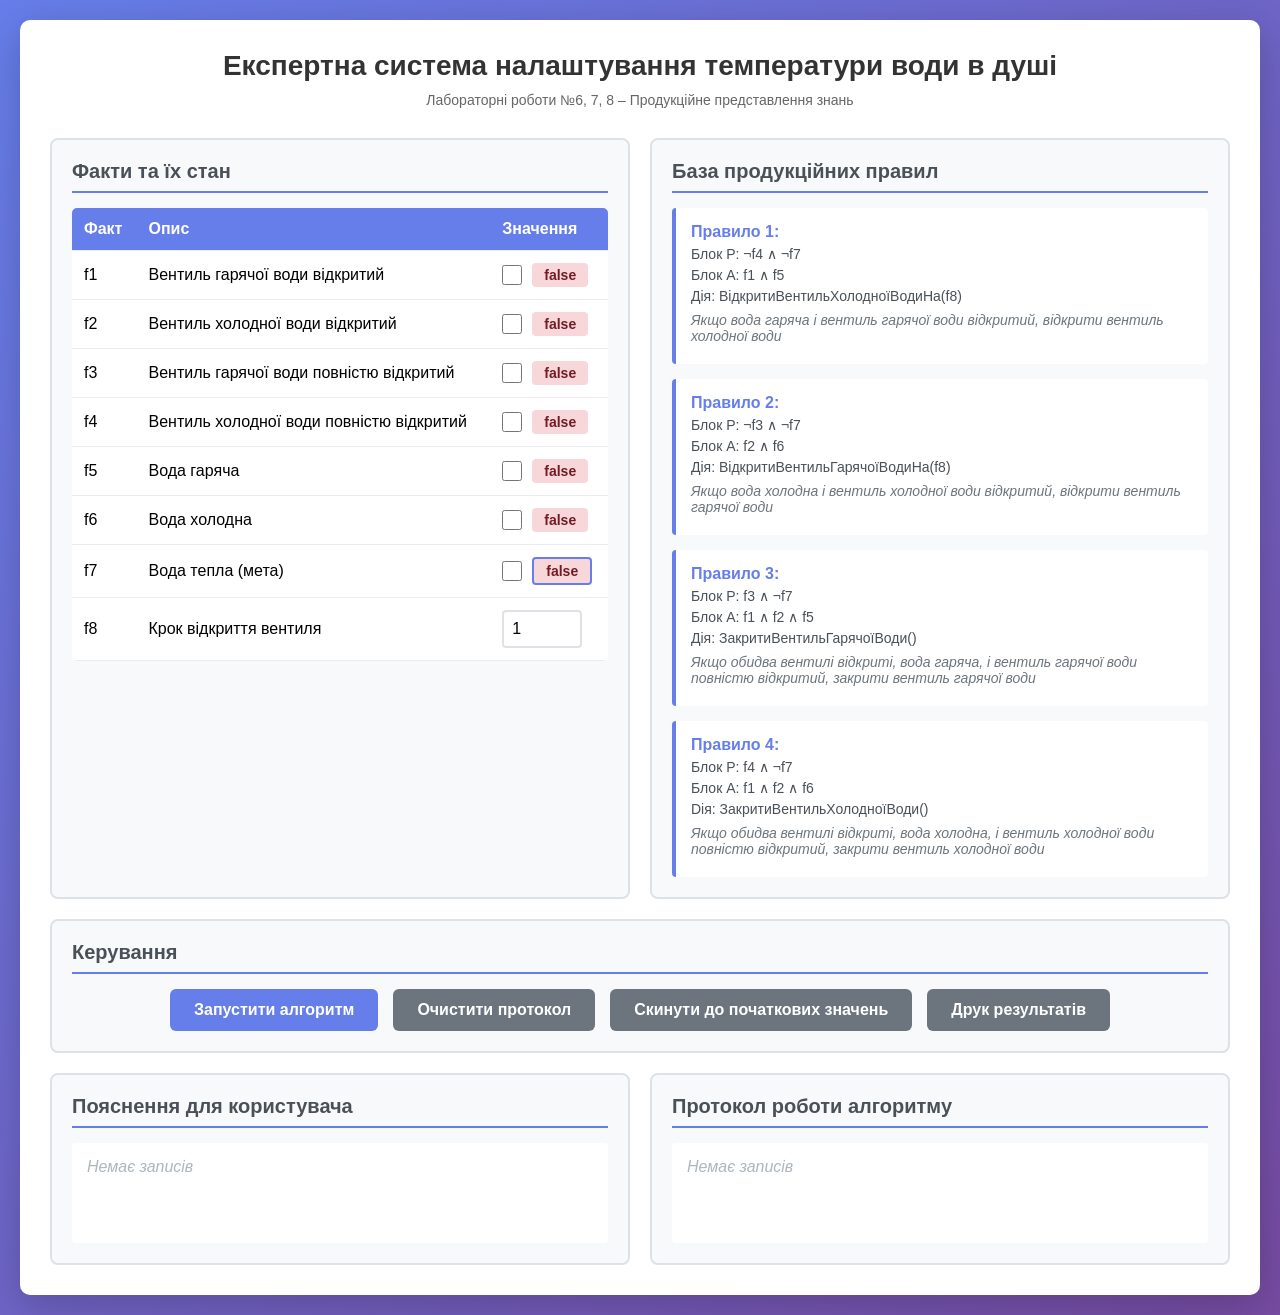
==== index.html @ af140682 "Реалізація лабораторних робіт №6, 7, 8 з проєктування експертних систем Створено веб-застосунок для " ====
<!DOCTYPE html>
<html lang="uk">
<head>
    <meta charset="UTF-8">
    <meta name="viewport" content="width=device-width, initial-scale=1.0">
    <title>Експертна система налаштування температури води</title>
    <link rel="stylesheet" href="style.css">
</head>
<body>
    <div class="container">
        <h1>Експертна система налаштування температури води в душі</h1>
        <p class="subtitle">Лабораторні роботи №6, 7, 8 – Продукційне представлення знань</p>

        <div class="main-content">
            <!-- Блок 1: Факти та їх стан -->
            <div class="block">
                <h2>Факти та їх стан</h2>
                <table class="facts-table">
                    <thead>
                        <tr>
                            <th>Факт</th>
                            <th>Опис</th>
                            <th>Значення</th>
                        </tr>
                    </thead>
                    <tbody>
                        <tr>
                            <td>f1</td>
                            <td>Вентиль гарячої води відкритий</td>
                            <td>
                                <label class="checkbox-label">
                                    <input type="checkbox" id="f1" onchange="updateFacts()">
                                    <span class="status" id="status-f1">false</span>
                                </label>
                            </td>
                        </tr>
                        <tr>
                            <td>f2</td>
                            <td>Вентиль холодної води відкритий</td>
                            <td>
                                <label class="checkbox-label">
                                    <input type="checkbox" id="f2" onchange="updateFacts()">
                                    <span class="status" id="status-f2">false</span>
                                </label>
                            </td>
                        </tr>
                        <tr>
                            <td>f3</td>
                            <td>Вентиль гарячої води повністю відкритий</td>
                            <td>
                                <label class="checkbox-label">
                                    <input type="checkbox" id="f3" onchange="updateFacts()">
                                    <span class="status" id="status-f3">false</span>
                                </label>
                            </td>
                        </tr>
                        <tr>
                            <td>f4</td>
                            <td>Вентиль холодної води повністю відкритий</td>
                            <td>
                                <label class="checkbox-label">
                                    <input type="checkbox" id="f4" onchange="updateFacts()">
                                    <span class="status" id="status-f4">false</span>
                                </label>
                            </td>
                        </tr>
                        <tr>
                            <td>f5</td>
                            <td>Вода гаряча</td>
                            <td>
                                <label class="checkbox-label">
                                    <input type="checkbox" id="f5" onchange="updateFacts()">
                                    <span class="status" id="status-f5">false</span>
                                </label>
                            </td>
                        </tr>
                        <tr>
                            <td>f6</td>
                            <td>Вода холодна</td>
                            <td>
                                <label class="checkbox-label">
                                    <input type="checkbox" id="f6" onchange="updateFacts()">
                                    <span class="status" id="status-f6">false</span>
                                </label>
                            </td>
                        </tr>
                        <tr>
                            <td>f7</td>
                            <td>Вода тепла (мета)</td>
                            <td>
                                <label class="checkbox-label">
                                    <input type="checkbox" id="f7" onchange="updateFacts()">
                                    <span class="status goal" id="status-f7">false</span>
                                </label>
                            </td>
                        </tr>
                        <tr>
                            <td>f8</td>
                            <td>Крок відкриття вентиля</td>
                            <td>
                                <input type="number" id="f8" value="1" min="1" max="10" onchange="updateFacts()">
                            </td>
                        </tr>
                    </tbody>
                </table>
            </div>

            <!-- Блок 2: База правил -->
            <div class="block">
                <h2>База продукційних правил</h2>
                <div class="rules-list">
                    <div class="rule">
                        <strong>Правило 1:</strong>
                        <p>Блок P: ¬f4 ∧ ¬f7</p>
                        <p>Блок A: f1 ∧ f5</p>
                        <p>Дія: ВідкритиВентильХолодноїВодиНа(f8)</p>
                        <p class="rule-desc">Якщо вода гаряча і вентиль гарячої води відкритий, відкрити вентиль холодної води</p>
                    </div>
                    <div class="rule">
                        <strong>Правило 2:</strong>
                        <p>Блок P: ¬f3 ∧ ¬f7</p>
                        <p>Блок A: f2 ∧ f6</p>
                        <p>Дія: ВідкритиВентильГарячоїВодиНа(f8)</p>
                        <p class="rule-desc">Якщо вода холодна і вентиль холодної води відкритий, відкрити вентиль гарячої води</p>
                    </div>
                    <div class="rule">
                        <strong>Правило 3:</strong>
                        <p>Блок P: f3 ∧ ¬f7</p>
                        <p>Блок A: f1 ∧ f2 ∧ f5</p>
                        <p>Дія: ЗакритиВентильГарячоїВоди()</p>
                        <p class="rule-desc">Якщо обидва вентилі відкриті, вода гаряча, і вентиль гарячої води повністю відкритий, закрити вентиль гарячої води</p>
                    </div>
                    <div class="rule">
                        <strong>Правило 4:</strong>
                        <p>Блок P: f4 ∧ ¬f7</p>
                        <p>Блок A: f1 ∧ f2 ∧ f6</p>
                        <p>Dія: ЗакритиВентильХолодноїВоди()</p>
                        <p class="rule-desc">Якщо обидва вентилі відкриті, вода холодна, і вентиль холодної води повністю відкритий, закрити вентиль холодної води</p>
                    </div>
                </div>
            </div>

            <!-- Блок 3: Керування -->
            <div class="block controls">
                <h2>Керування</h2>
                <div class="buttons">
                    <button onclick="runAlgorithm()" class="btn btn-primary">Запустити алгоритм</button>
                    <button onclick="clearProtocol()" class="btn btn-secondary">Очистити протокол</button>
                    <button onclick="resetFacts()" class="btn btn-secondary">Скинути до початкових значень</button>
                    <button onclick="printResults()" class="btn btn-secondary">Друк результатів</button>
                </div>
            </div>

            <!-- Блок 4: Пояснення для користувача (ЛР7) -->
            <div class="block">
                <h2>Пояснення для користувача</h2>
                <div id="explanations" class="explanations"></div>
            </div>

            <!-- Блок 5: Протокол роботи алгоритму (ЛР6) -->
            <div class="block">
                <h2>Протокол роботи алгоритму</h2>
                <div id="protocol" class="protocol"></div>
            </div>
        </div>
    </div>

    <script src="script.js"></script>
</body>
</html>
---- style.css ----
* {
    margin: 0;
    padding: 0;
    box-sizing: border-box;
}

body {
    font-family: 'Segoe UI', Tahoma, Geneva, Verdana, sans-serif;
    background: linear-gradient(135deg, #667eea 0%, #764ba2 100%);
    min-height: 100vh;
    padding: 20px;
}

.container {
    max-width: 1400px;
    margin: 0 auto;
    background: white;
    border-radius: 10px;
    box-shadow: 0 10px 40px rgba(0, 0, 0, 0.2);
    padding: 30px;
}

h1 {
    color: #333;
    text-align: center;
    margin-bottom: 10px;
    font-size: 28px;
}

.subtitle {
    text-align: center;
    color: #666;
    margin-bottom: 30px;
    font-size: 14px;
}

.main-content {
    display: grid;
    grid-template-columns: 1fr 1fr;
    gap: 20px;
}

.block {
    background: #f8f9fa;
    border: 2px solid #dee2e6;
    border-radius: 8px;
    padding: 20px;
}

.block h2 {
    color: #495057;
    font-size: 20px;
    margin-bottom: 15px;
    border-bottom: 2px solid #667eea;
    padding-bottom: 8px;
}

/* Таблиця фактів */
.facts-table {
    width: 100%;
    border-collapse: collapse;
    background: white;
    border-radius: 5px;
    overflow: hidden;
}

.facts-table th,
.facts-table td {
    padding: 12px;
    text-align: left;
    border-bottom: 1px solid #e9ecef;
}

.facts-table th {
    background: #667eea;
    color: white;
    font-weight: 600;
}

.facts-table tr:hover {
    background: #f1f3f5;
}

.checkbox-label {
    display: flex;
    align-items: center;
    gap: 10px;
}

.checkbox-label input[type="checkbox"] {
    width: 20px;
    height: 20px;
    cursor: pointer;
}

.status {
    font-weight: bold;
    padding: 4px 12px;
    border-radius: 4px;
    font-size: 14px;
}

.status.true {
    background: #d4edda;
    color: #155724;
}

.status.false {
    background: #f8d7da;
    color: #721c24;
}

.status.goal {
    border: 2px solid #667eea;
}

input[type="number"] {
    width: 80px;
    padding: 8px;
    border: 2px solid #dee2e6;
    border-radius: 4px;
    font-size: 16px;
}

/* База правил */
.rules-list {
    display: flex;
    flex-direction: column;
    gap: 15px;
}

.rule {
    background: white;
    padding: 15px;
    border-left: 4px solid #667eea;
    border-radius: 4px;
}

.rule strong {
    color: #667eea;
    font-size: 16px;
}

.rule p {
    margin: 5px 0;
    color: #495057;
    font-size: 14px;
}

.rule-desc {
    font-style: italic;
    color: #6c757d !important;
    margin-top: 8px !important;
}

/* Кнопки керування */
.controls {
    grid-column: 1 / -1;
}

.buttons {
    display: flex;
    gap: 15px;
    flex-wrap: wrap;
    justify-content: center;
}

.btn {
    padding: 12px 24px;
    border: none;
    border-radius: 6px;
    font-size: 16px;
    font-weight: 600;
    cursor: pointer;
    transition: all 0.3s ease;
}

.btn-primary {
    background: #667eea;
    color: white;
}

.btn-primary:hover {
    background: #5568d3;
    transform: translateY(-2px);
    box-shadow: 0 4px 12px rgba(102, 126, 234, 0.4);
}

.btn-secondary {
    background: #6c757d;
    color: white;
}

.btn-secondary:hover {
    background: #5a6268;
    transform: translateY(-2px);
    box-shadow: 0 4px 12px rgba(108, 117, 125, 0.4);
}

/* Пояснення та протокол */
.explanations,
.protocol {
    background: white;
    padding: 15px;
    border-radius: 4px;
    max-height: 400px;
    overflow-y: auto;
    min-height: 100px;
}

.explanations:empty::before,
.protocol:empty::before {
    content: 'Немає записів';
    color: #adb5bd;
    font-style: italic;
}

.log-entry {
    padding: 10px;
    margin-bottom: 8px;
    border-radius: 4px;
    border-left: 3px solid #dee2e6;
    background: #f8f9fa;
}

.log-entry.step {
    border-left-color: #667eea;
}

.log-entry.success {
    border-left-color: #28a745;
    background: #d4edda;
}

.log-entry.warning {
    border-left-color: #ffc107;
    background: #fff3cd;
}

.log-entry.error {
    border-left-color: #dc3545;
    background: #f8d7da;
}

.log-entry strong {
    display: block;
    margin-bottom: 4px;
    color: #495057;
}

.log-entry .details {
    font-size: 13px;
    color: #6c757d;
    margin-left: 10px;
}

/* Адаптивність */
@media (max-width: 1024px) {
    .main-content {
        grid-template-columns: 1fr;
    }
}

/* Стилі для друку */
@media print {
    body {
        background: white;
        padding: 0;
    }

    .container {
        box-shadow: none;
    }

    .controls {
        display: none;
    }

    .block {
        page-break-inside: avoid;
        margin-bottom: 20px;
    }
}
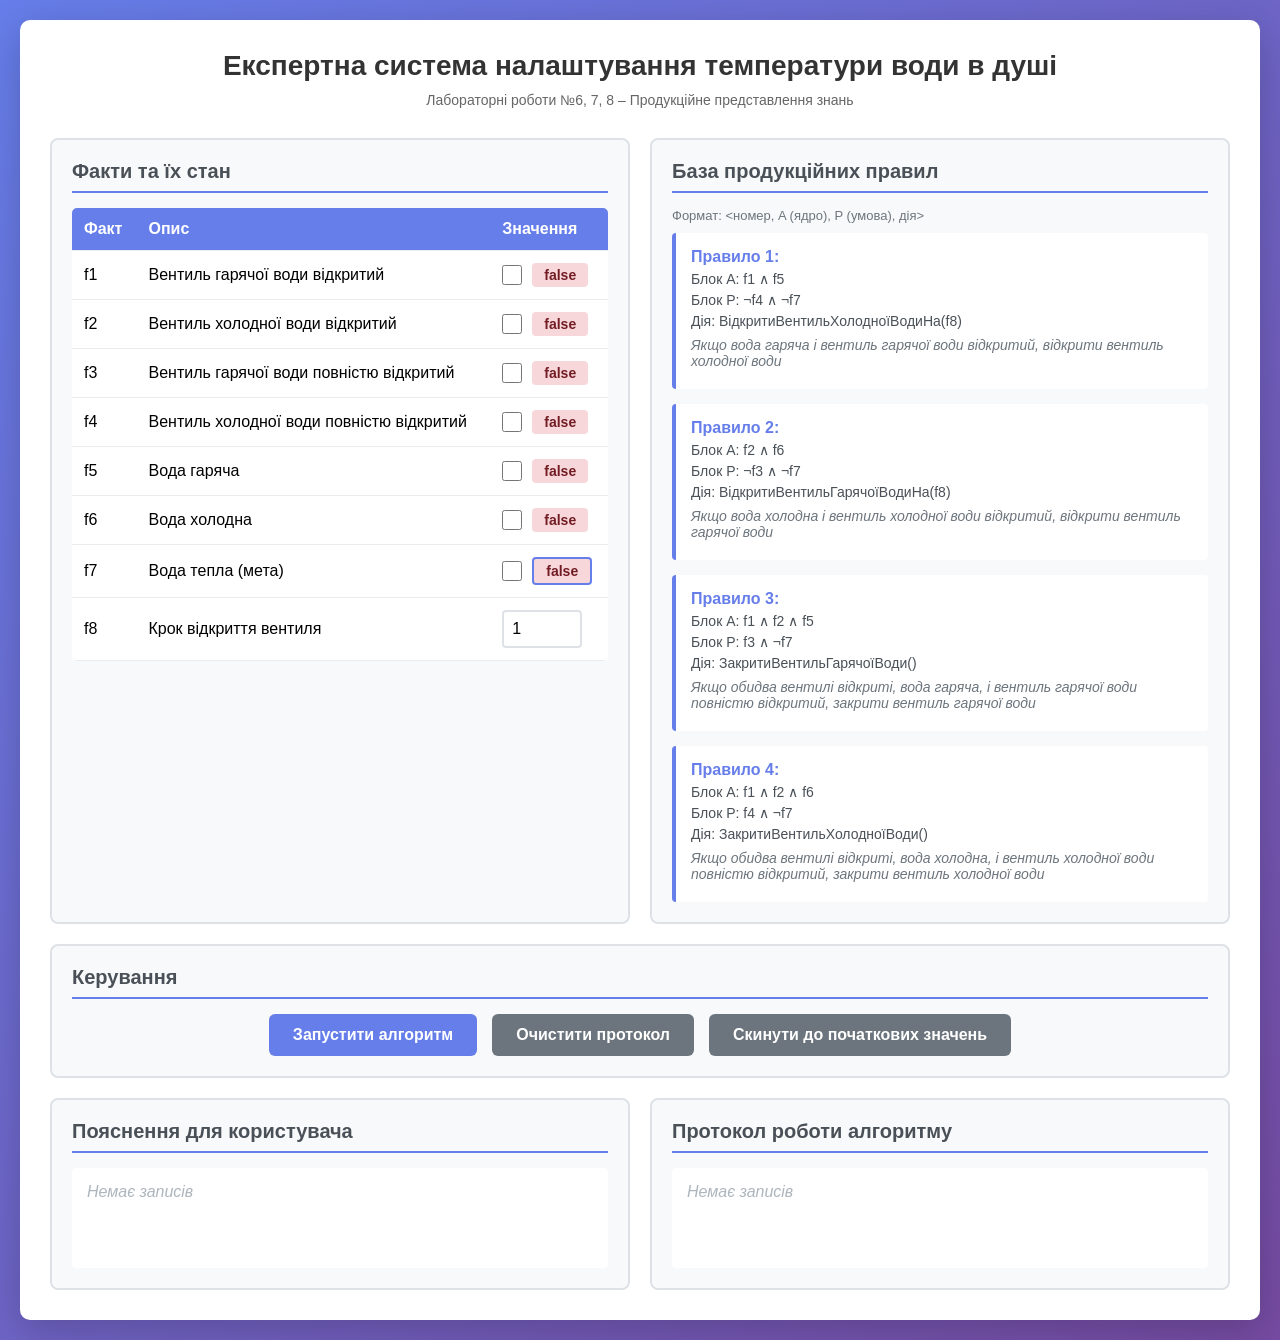
==== commit 2399040a: "Виправлення відповідно до специфікації ЛР5 Основні зміни: - Виправлено формат правил: тепер <номер, " ====
--- a/index.html
+++ b/index.html
@@ -108,33 +108,34 @@
             <!-- Блок 2: База правил -->
             <div class="block">
                 <h2>База продукційних правил</h2>
+                <p style="font-size: 13px; color: #6c757d; margin-bottom: 10px;">Формат: &lt;номер, A (ядро), P (умова), дія&gt;</p>
                 <div class="rules-list">
                     <div class="rule">
                         <strong>Правило 1:</strong>
+                        <p>Блок A: f1 ∧ f5</p>
                         <p>Блок P: ¬f4 ∧ ¬f7</p>
-                        <p>Блок A: f1 ∧ f5</p>
                         <p>Дія: ВідкритиВентильХолодноїВодиНа(f8)</p>
                         <p class="rule-desc">Якщо вода гаряча і вентиль гарячої води відкритий, відкрити вентиль холодної води</p>
                     </div>
                     <div class="rule">
                         <strong>Правило 2:</strong>
+                        <p>Блок A: f2 ∧ f6</p>
                         <p>Блок P: ¬f3 ∧ ¬f7</p>
-                        <p>Блок A: f2 ∧ f6</p>
                         <p>Дія: ВідкритиВентильГарячоїВодиНа(f8)</p>
                         <p class="rule-desc">Якщо вода холодна і вентиль холодної води відкритий, відкрити вентиль гарячої води</p>
                     </div>
                     <div class="rule">
                         <strong>Правило 3:</strong>
+                        <p>Блок A: f1 ∧ f2 ∧ f5</p>
                         <p>Блок P: f3 ∧ ¬f7</p>
-                        <p>Блок A: f1 ∧ f2 ∧ f5</p>
                         <p>Дія: ЗакритиВентильГарячоїВоди()</p>
                         <p class="rule-desc">Якщо обидва вентилі відкриті, вода гаряча, і вентиль гарячої води повністю відкритий, закрити вентиль гарячої води</p>
                     </div>
                     <div class="rule">
                         <strong>Правило 4:</strong>
+                        <p>Блок A: f1 ∧ f2 ∧ f6</p>
                         <p>Блок P: f4 ∧ ¬f7</p>
-                        <p>Блок A: f1 ∧ f2 ∧ f6</p>
-                        <p>Dія: ЗакритиВентильХолодноїВоди()</p>
+                        <p>Дія: ЗакритиВентильХолодноїВоди()</p>
                         <p class="rule-desc">Якщо обидва вентилі відкриті, вода холодна, і вентиль холодної води повністю відкритий, закрити вентиль холодної води</p>
                     </div>
                 </div>
@@ -147,7 +148,6 @@
                     <button onclick="runAlgorithm()" class="btn btn-primary">Запустити алгоритм</button>
                     <button onclick="clearProtocol()" class="btn btn-secondary">Очистити протокол</button>
                     <button onclick="resetFacts()" class="btn btn-secondary">Скинути до початкових значень</button>
-                    <button onclick="printResults()" class="btn btn-secondary">Друк результатів</button>
                 </div>
             </div>
 
--- a/style.css
+++ b/style.css
@@ -260,24 +260,3 @@
         grid-template-columns: 1fr;
     }
 }
-
-/* Стилі для друку */
-@media print {
-    body {
-        background: white;
-        padding: 0;
-    }
-
-    .container {
-        box-shadow: none;
-    }
-
-    .controls {
-        display: none;
-    }
-
-    .block {
-        page-break-inside: avoid;
-        margin-bottom: 20px;
-    }
-}
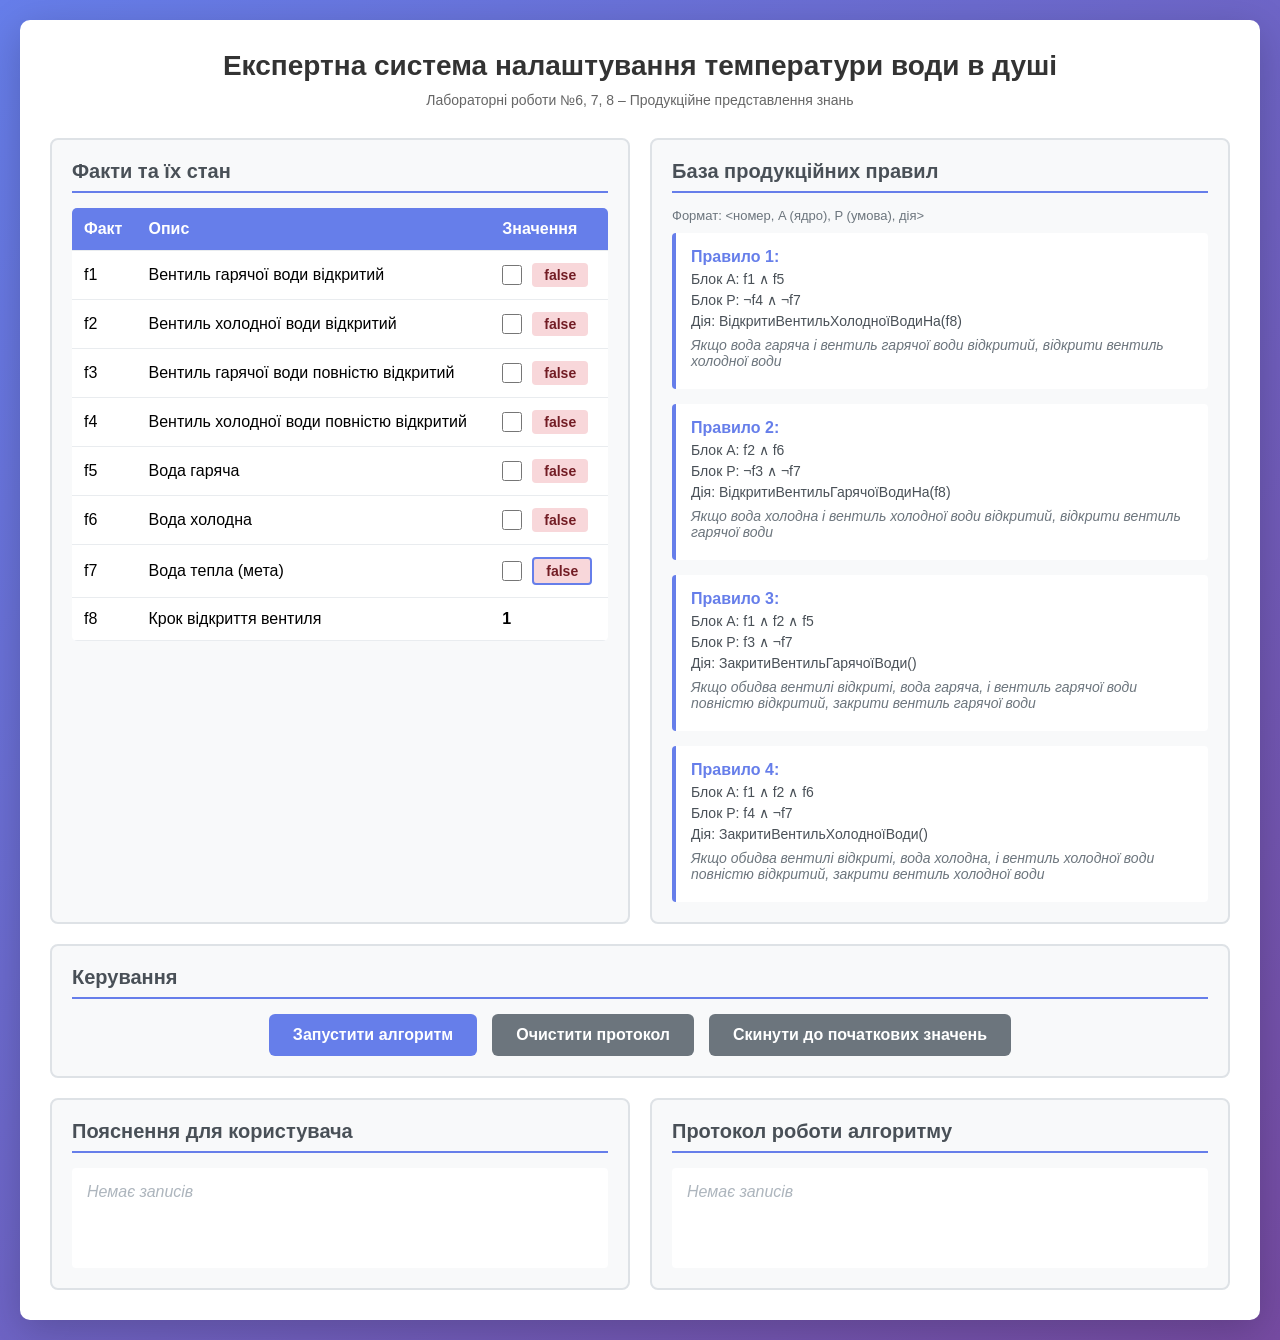
==== commit 9ccedd39: "Зробити f8 (крок відкриття вентиля) фіксованим зі значенням 1 - Замінено поле введення на статичне т" ====
--- a/index.html
+++ b/index.html
@@ -98,7 +98,7 @@
                             <td>f8</td>
                             <td>Крок відкриття вентиля</td>
                             <td>
-                                <input type="number" id="f8" value="1" min="1" max="10" onchange="updateFacts()">
+                                <span style="font-weight: bold; font-size: 16px;">1</span>
                             </td>
                         </tr>
                     </tbody>
